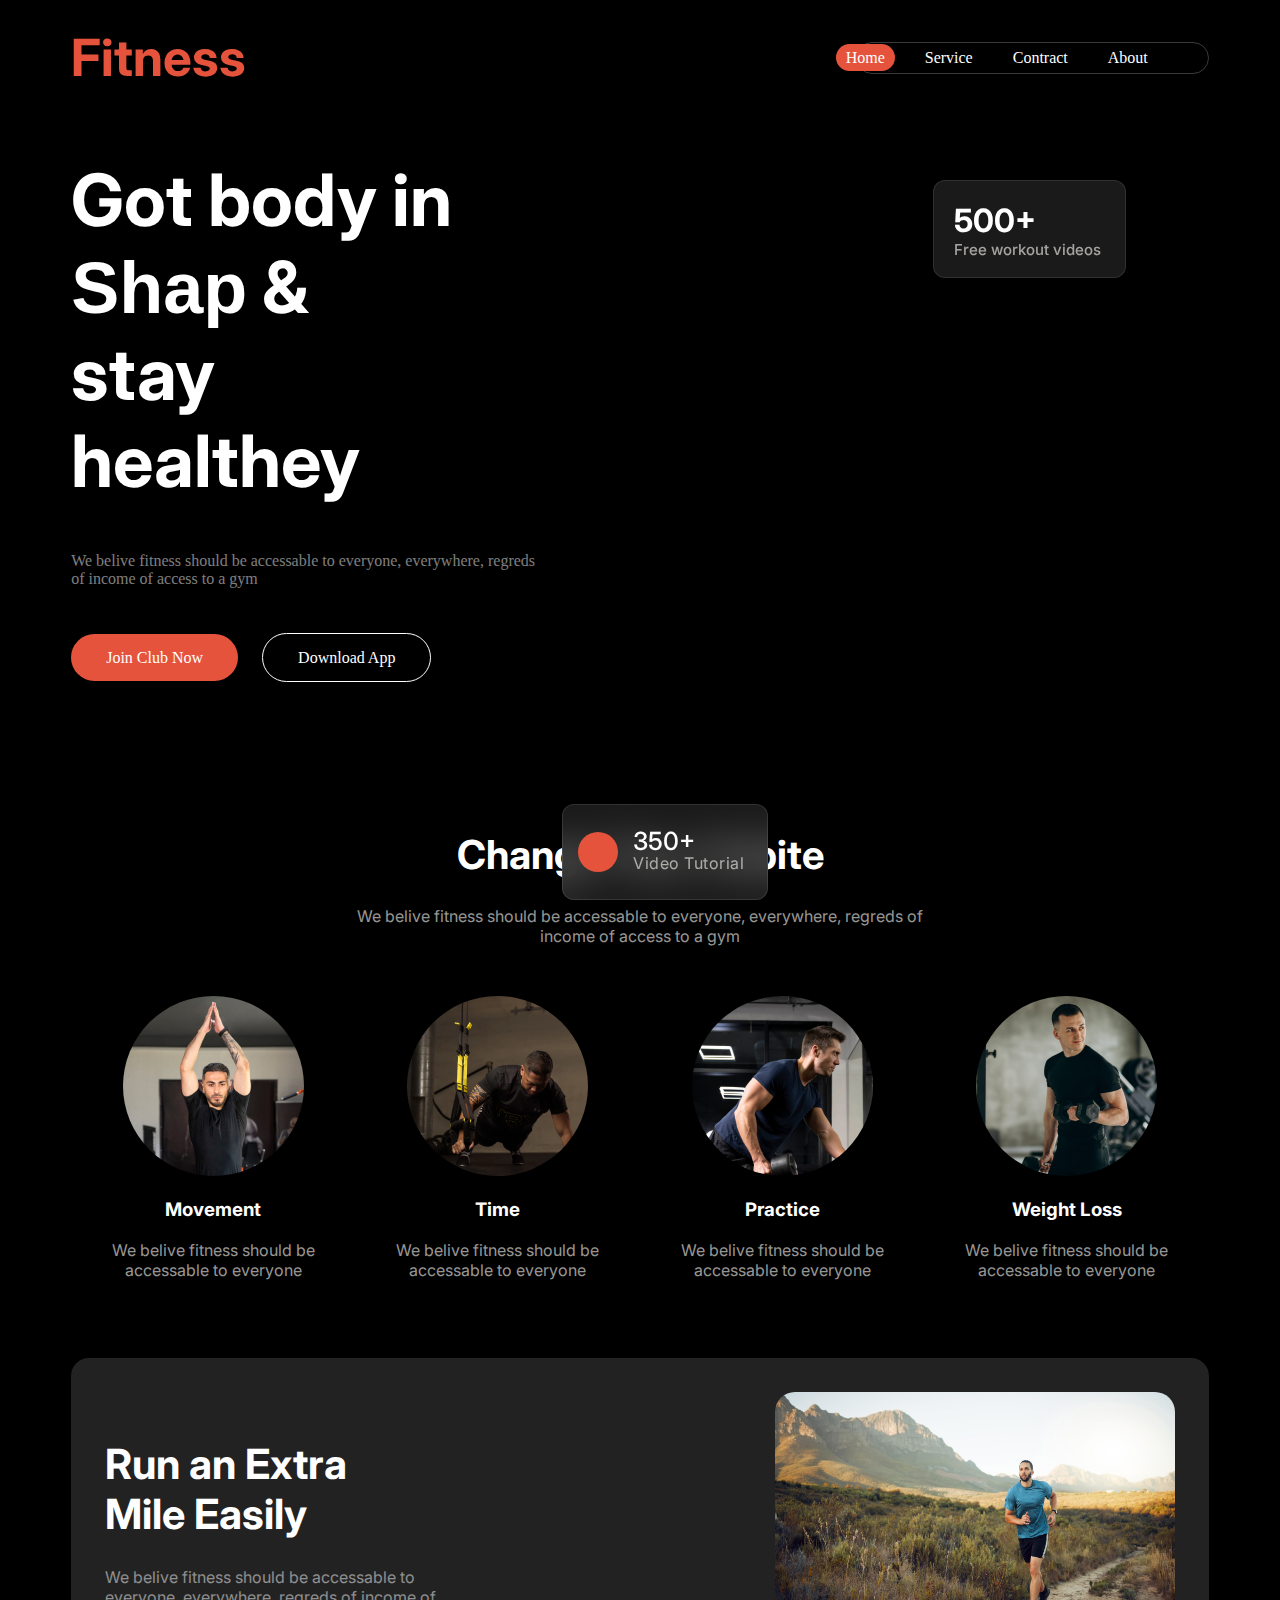
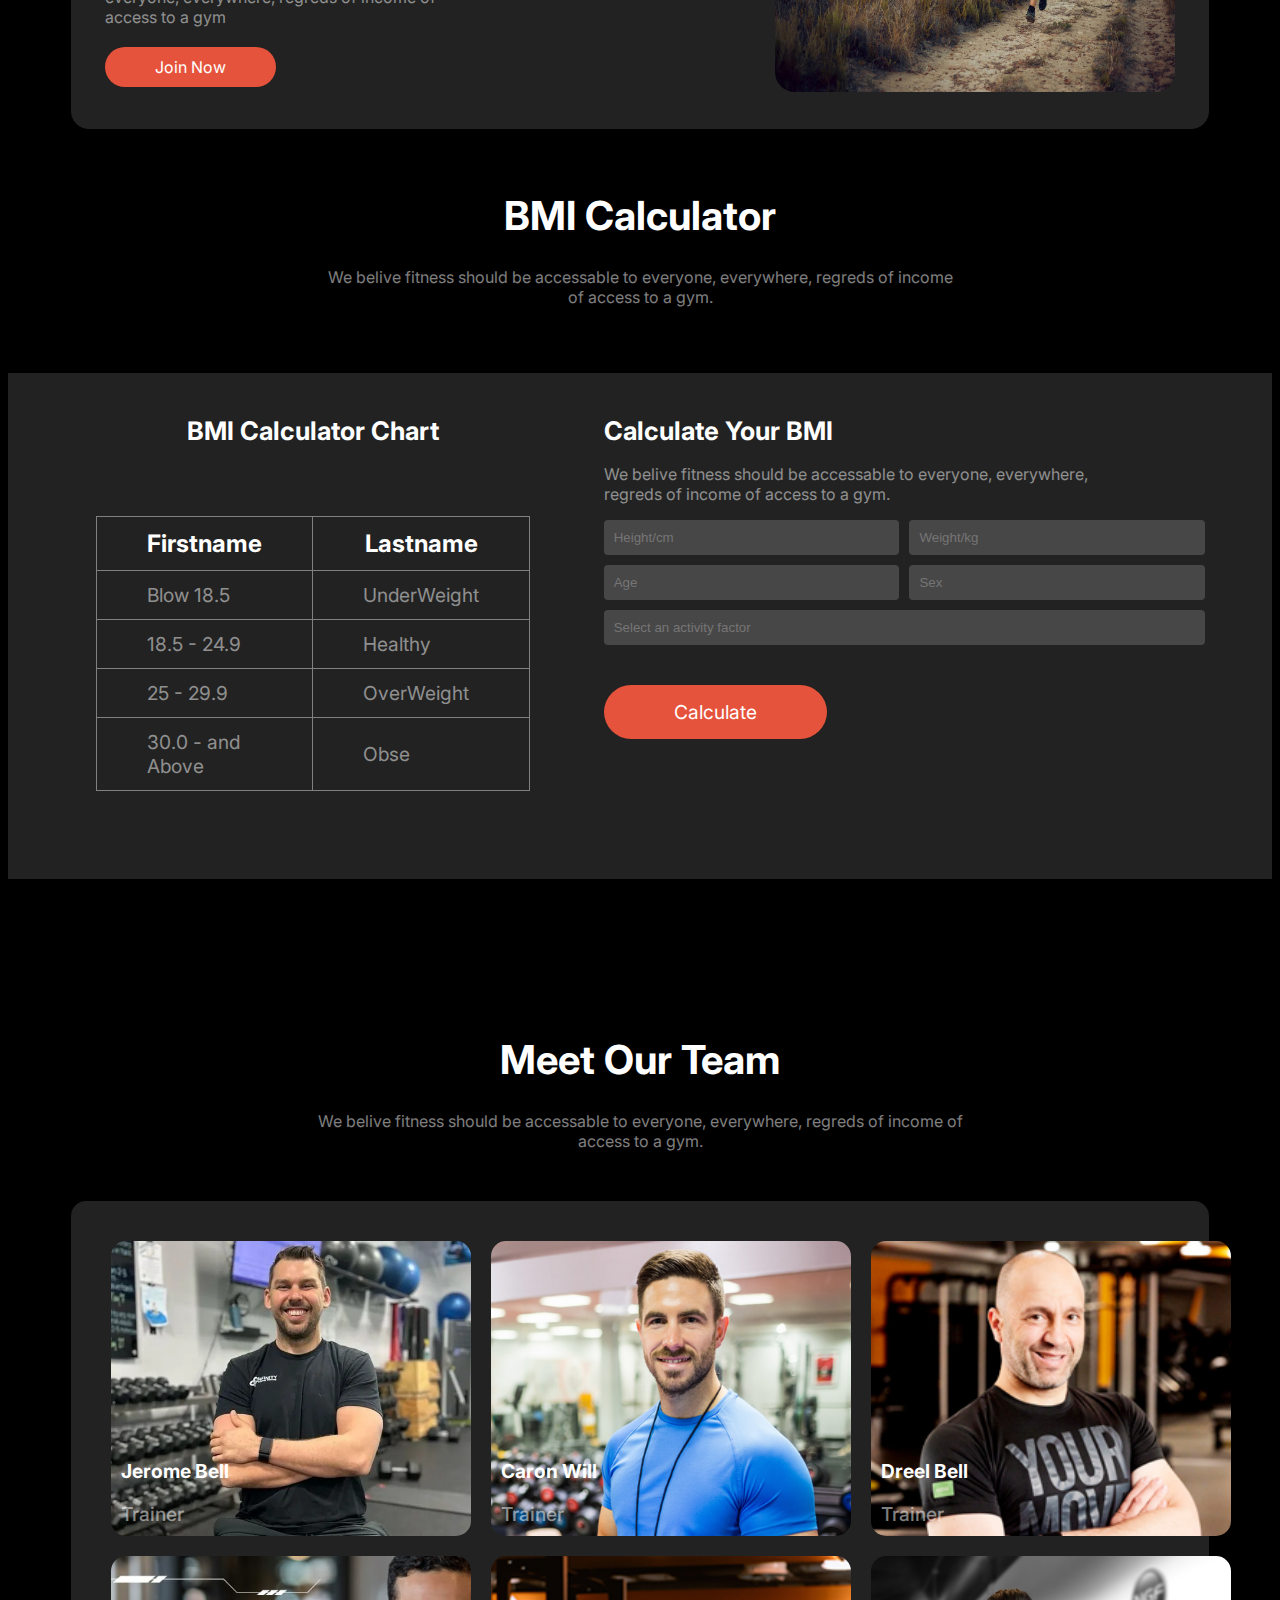
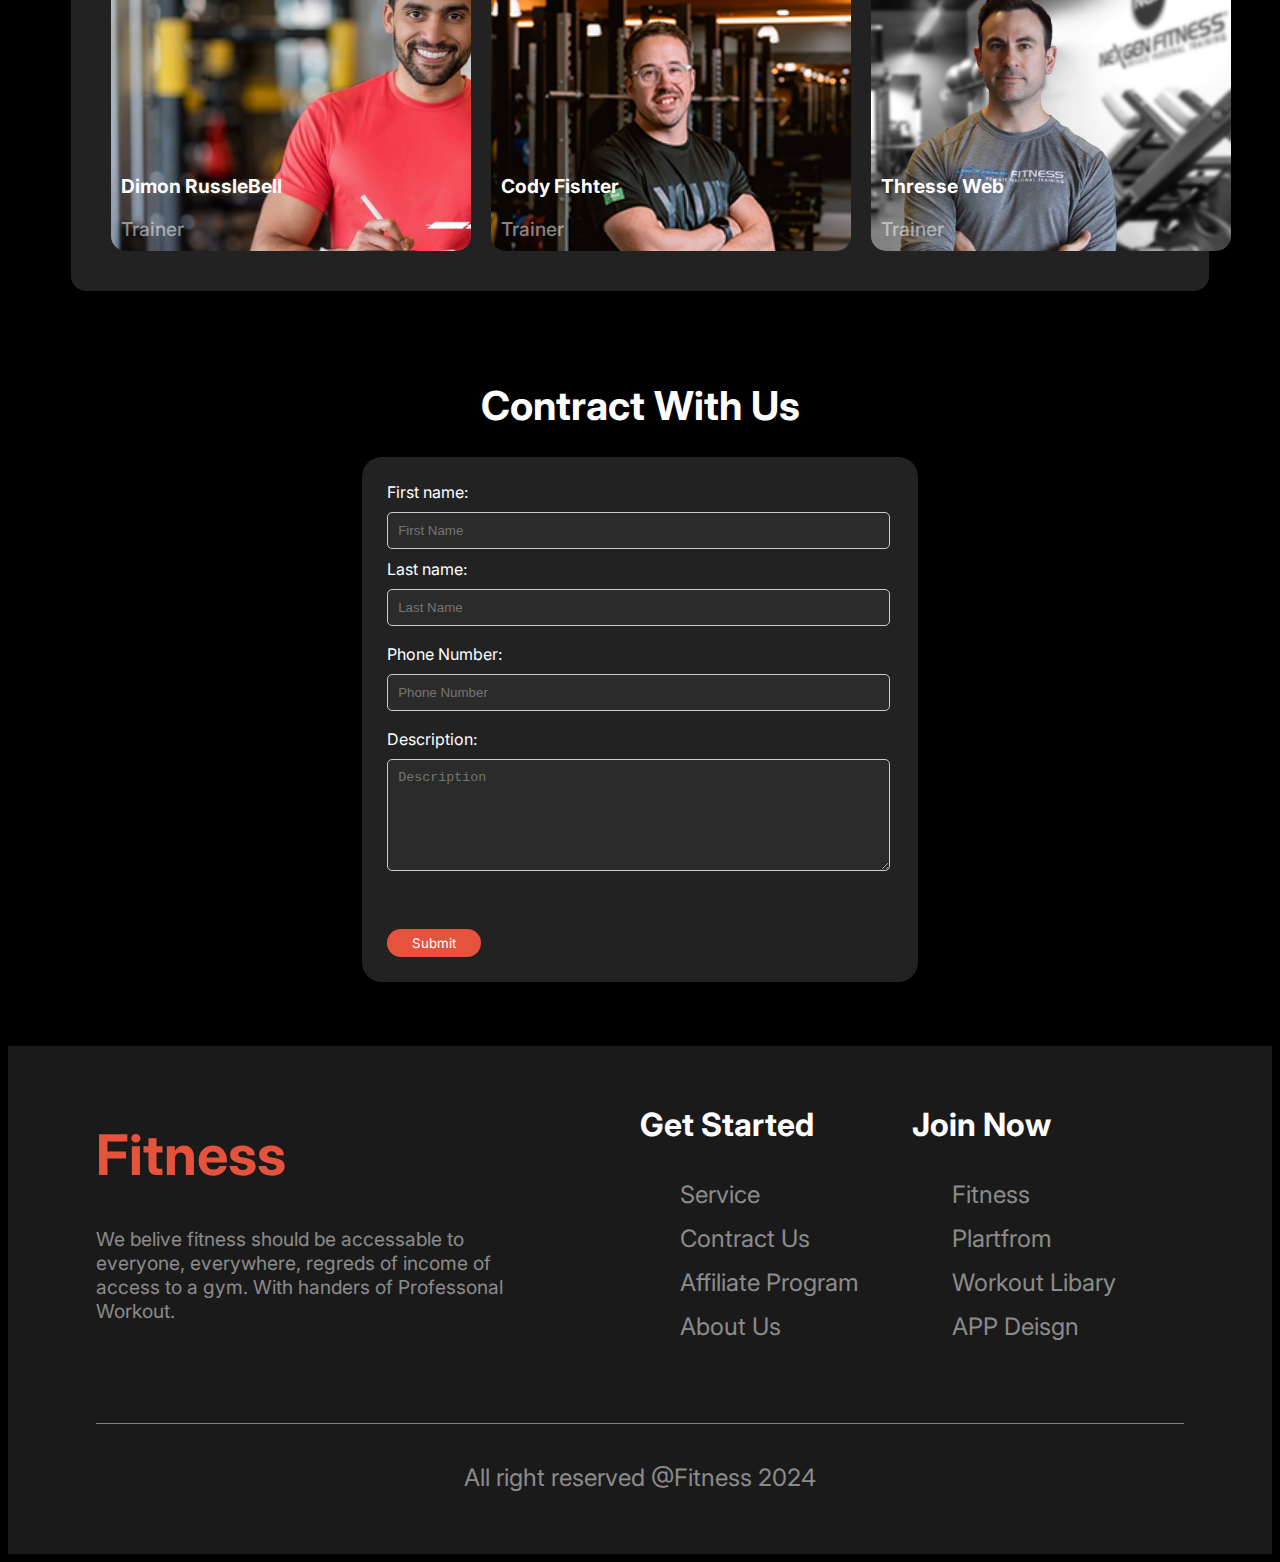
==== index.html @ e360097a "firt commit" ====
<!DOCTYPE html>
<html lang="en">
<head>
    <meta charset="UTF-8">
    <meta name="viewport" content="width=device-width, initial-scale=1.0">
    <title>Primum Gym</title>
    <link rel="stylesheet" href="./css/style.css">
</head>
<body class=" fullbody">

    <!-- navbar section -->

    <style>
        @import url('https://fonts.googleapis.com/css2?family=Inter:ital,opsz,wght@0,14..32,100..900;1,14..32,100..900&display=swap');
    
        @import url('https://fonts.googleapis.com/css2?family=Grey+Qo&family=Inter:ital,opsz,wght@0,14..32,100..900;1,14..32,100..900&display=swap');

        @import url('https://fonts.cdnfonts.com/css/miama');
    
    
    </style>





    <!-- mobile device -->

   


    <nav>
        <div class="navfirstdiv navbar-expand-sm">
            <div class="fitnessdiv">
                <h1>Fitness</h1>
            </div>
            <div class="manuebar">
                <li><a href="" class="homemanue">Home</a></li>
                <li class="serviceli">Service</li>
                <li class="serviceli">Contract</li>
                <li class="serviceli">About</li>
                
            </div>
            <div class="manubardiv">
                <img src="./images/manuebar.png" class="manubarimage" alt="">
            </div>
        </div>
    </nav>
    



    <!-- section two -->


    <style>
        
        .imagesection{

            background-image: url(./images/images2.png);
            background-repeat: no-repeat;
            background-size: auto;
            width: 50%;
            height: 600px;
            top: 135px;
        }

        @media (min-width: 0px) and (max-width:  576px){

    
   
            .imagesection{
        
                background-image: url(./images/images2.png);
                background-repeat: no-repeat;
                background-size: auto;
                width: 100%;
                height: 600px;
                top: 135px;
            }
        
           
        }
    
    </style>



    

    <!-- section two css code -->


    
    <div class="sectiontwo">
        <div class="sectiontwodiv row">
           
            <div class=" col-6 textcolsection">
                <h1>Got body in <span>Shap</span> & stay healthey</h1>
                <p>We belive fitness should be accessable to everyone, everywhere, regreds of income of access to a gym</p>
                
                <div class="buttondiv">
                    <a class="joinbutton">Join Club Now</a>
                    <a class="downloadbutton">Download App</a>
                </div>

            </div>

            
            <div class="col-6 imagesection">

                <div class="backgroundfirstcard">
                    <p>500+</p>
                    <a>Free workout videos</a>
                </div>
                
                <div class="backgroundsecondcard">
                    <div class="circlebol">
                        <h4></h4>
                    </div>
                    <div>
                        <p>350+</p>
                        <a>Video Tutorial</a>
                    </div>
                </div>
            </div>
        </div>
    </div>





    <!-- section three -->





    <div class="sectionthree">
        <div class="sectionthreediv">
            <h1>Change Your Habite</h1>
            <p>We belive fitness should be accessable to everyone, everywhere, regreds of income of access to a gym</p>
        </div>
        <!-- image div -->


        <div class="sectionimagediv">
            <div class="imagedivsectonthree">
                <img src="./images/image2.png" alt="" class="imagclass">
                <h3>Movement</h3>
                <p>We belive fitness should be accessable to everyone</p>
            </div>
            <div class="imagedivsectonthree">
                <img src="./images/image 3.png" alt="" class="imagclass">
                <h3>Time</h3>
                <p>We belive fitness should be accessable to everyone</p>
            </div>
            <div class="imagedivsectonthree">
                <img src="./images/image 4.png" alt="" class="imagclass">
                <h3>Practice</h3>
                <p>We belive fitness should be accessable to everyone</p>
            </div>
            <div class="imagedivsectonthree">
                <img src="./images/image 5.png" alt="" class="imagclass">
                <h3>Weight Loss</h3>
                <p>We belive fitness should be accessable to everyone</p>
            </div>
        </div>
    </div>




<!-- section four -->




    <div class="sectionfour">
        <div class="sectionfourdiv">
            <div class="sectionfourtextdiv">
                <h1>Run an Extra Mile Easily</h1>
                <p>We belive fitness should be accessable to everyone, everywhere, regreds of income of access to a gym</p>
                <a class="joinnowbutton">Join Now</a>
            </div>
            <div class="secitonfourimagediv">
                <img src="./images/run.jpg" alt="">
            </div>
        </div>
    </div>



    <!-- section five -->

    

    <div class="sectionfive">
        <div class="sectionfivediv">
            <h1>BMI Calculator</h1>
            <p>We belive fitness should be accessable to everyone, everywhere, regreds of income of access to a gym.</p>

        </div>

        <div class="sectionfivesecdiv row">
            <div class="sectionfivechar col-6"> 
                <h1>BMI Calculator Chart</h1>
                <div>
                    <table>
                        <tr>
                          <th class="textcolor">Firstname</th>
                          <th class="textcolor">Lastname</th>
                        </tr>
                        <tr>
                          <td>Blow 18.5</td>
                          <td>UnderWeight</td>
                        </tr>
                        <tr>
                          <td>18.5 - 24.9</td>
                          <td>Healthy</td>
                        </tr>
                        <tr>
                          <td>25 - 29.9</td>
                          <td>OverWeight</td>
                        </tr>
                        <tr>
                          <td>30.0 - and Above</td>
                          <td>Obse</td>
                        </tr>
                        
                      </table>
                </div>
            </div>
            <div class="sectionfivecalculaor col-6"> 
                <h1>Calculate Your BMI</h1>
                <p>We belive fitness should be accessable to everyone, everywhere, regreds of income of access to a gym.</p>

                <div class="input-container">
                    <div class="row">
                      <input type="text" class="inputclass" placeholder="Height/cm">
                      <input type="text" class="inputclass" placeholder="Weight/kg">
                    </div>
                    <div class="row">
                     
                      <input type="text" class="inputclass" placeholder="Age">
                      <input type="text" class="inputclass" placeholder="Sex" >
                    </div>
                    <div class="row">
                      <input type="text" class="inputclass" placeholder="Select an activity factor">
                    </div>
                    
                  </div>
                  <button class="weightbutton">Calculate</button>
                  
            </div> 
        </div>

    </div>





<!-- section six -->


<style>
    .sectionsix{
        padding: 5%;
        
    }
    
    .sectinsixdiv h1{
        color: white;
        text-align: center;
        font-size: 2.5rem;
        font-family: "Inter", sans-serif;
    
    
    }
    
    
    .sectinsixdiv p{
        color: rgba(255, 255, 255, 0.5);;
        font-size: 1rem;
        font-family: "Inter", sans-serif;
        margin: 0px 20%;
        text-align: center;
    
    
    }
    
    .sectinsixsecdiv{
    
        backdrop-filter: blur(20px);
    
    
        background: rgb(34, 34, 34);
        display: flex;
        
        justify-content: space-around;
        border-radius: 15px;
        display: grid;
        grid-template-columns: repeat(3, 1fr);
        align-items: center;
        padding: 40px;
    
        margin-top: 50px;
        gap: 20px;
       
        
    
    }
    
    .sectionsiximagedivone{
        height: 285px;
        width: 360px;
        background-image: url(./images/trainer1.png);
        border-radius: 15px;
        background-size: cover;
        display: flex;
        flex-direction: column;
        justify-content: flex-end; 
        padding-bottom: 10px;
        
    
    }
    
    .sectionsiximagedivonetext{
        bottom: auto;
        
    }
    
    .sectionsiximagedivonetext h1{
        color: white;
        font-size: 1.2rem;
        
        padding-left: 10px;
        font-family: "Inter", sans-serif;
        padding-bottom: 0px;
        
    
    }
    .sectionsiximagedivonetext p{
        
        font-size: 1.2rem;
        vertical-align: bottom;
        padding-left: 10px;
        color: rgba(255, 255, 255, 0.5);;
        margin-bottom: 0px;
        
        font-family: "Inter", sans-serif;
        font-weight: 500;
    
    }
    .sectionsiximagedivtwo{
        height: 285px;
        width: 360px;
        background-image: url(./images/trainer2.png);
        border-radius: 15px;
        background-size: cover;
        display: flex;
        flex-direction: column;
        justify-content: flex-end; 
        padding-bottom: 10px;
    
    }
    .sectionsiximagedivthree{
        height: 285px;
        width: 360px;
        background-image: url(./images/trainer3.png);
        border-radius: 15px;
        background-size: cover;
        display: flex;
        flex-direction: column;
        justify-content: flex-end; 
        padding-bottom: 10px;
    
    }
    .sectionsiximagedivfour{
        height: 285px;
        width: 360px;
        background-image: url(./images/trainer4.png);
        border-radius: 15px;
        background-size: cover;
        display: flex;
        flex-direction: column;
        justify-content: flex-end; 
        padding-bottom: 10px;
    
    }
    .sectionsiximagedivfive{
        height: 285px;
        width: 360px;
        background-image: url(./images/trainer5.png);
        border-radius: 15px;
        background-size: cover;
        display: flex;
        flex-direction: column;
        justify-content: flex-end; 
        padding-bottom: 10px;
    
    }
    .sectionsiximagedivsix{
        height: 285px;
        width: 360px;
        background-image: url(./images/trainer6.png);
        border-radius: 15px;
        background-size: cover;
        display: flex;
        flex-direction: column;
        justify-content: flex-end; 
        padding-bottom: 10px;
    
    }
    
</style>


    

<style>
    @media (min-width: 0px) and (max-width:  576px){

        .sectionsix{
            padding: 5%;
            
        }

        .sectinsixdiv h1{
            color: white;
            text-align: center;
            font-size: 2.5rem;
            font-family: "Inter", sans-serif;


        }


        .sectinsixdiv p{
            color: rgba(255, 255, 255, 0.5);;
            font-size: 1rem;
            font-family: "Inter", sans-serif;
            margin: 0px 5%;
            text-align: center;


        }

        .sectinsixsecdiv{

            backdrop-filter: blur(20px);
        

            background: rgb(34, 34, 34);
            display: flex;
            
            justify-content: space-around;
            border-radius: 15px;
            display: grid;
            grid-template-columns: repeat(1, 1fr);
            align-items: center;
            padding: 40px;

            margin-top: 50px;
            gap: 30px;
            
           
            

        }

        .sectionsiximagedivone{
            height: 285px;
            width: 70vw;
            background-image: url(./images/trainer1.png);
            border-radius: 15px;
            background-size: cover;
            display: flex;
            flex-direction: column;
            justify-content: flex-end; 
            padding-bottom: 30px;
            
            

        }

        .sectionsiximagedivonetext{
            bottom: auto;
            
        }

        .sectionsiximagedivonetext h1{
            color: white;
            font-size: 1.2rem;
            
            padding-left: 10px;
            font-family: "Inter", sans-serif;
            padding-bottom: 0px;
            

        }
        .sectionsiximagedivonetext p{
            
            font-size: 1.2rem;
            vertical-align: bottom;
            padding-left: 10px;
            color: rgba(255, 255, 255, 0.5);;
            margin-bottom: 0px;
            
            font-family: "Inter", sans-serif;
            font-weight: 500;

        }
        .sectionsiximagedivtwo{
            height: 285px;
            width: 70vw;
            background-image: url(./images/trainer2.png);
            border-radius: 15px;
            background-size: cover;
            display: flex;
            flex-direction: column;
            justify-content: flex-end; 
            padding-bottom: 10px;

        }
        .sectionsiximagedivthree{
            height: 285px;
            width: 70vw;
            background-image: url(./images/trainer3.png);
            border-radius: 15px;
            background-size: cover;
            display: flex;
            flex-direction: column;
            justify-content: flex-end; 
            padding-bottom: 10px;

        }
        .sectionsiximagedivfour{
            height: 285px;
            width: 70vw;
            background-image: url(./images/trainer4.png);
            border-radius: 15px;
            background-size: cover;
            display: flex;
            flex-direction: column;
            justify-content: flex-end; 
            padding-bottom: 10px;

        }
        .sectionsiximagedivfive{
            height: 285px;
            width: 70vw;
            background-image: url(./images/trainer5.png);
            border-radius: 15px;
            background-size: cover;
            display: flex;
            flex-direction: column;
            justify-content: flex-end; 
            padding-bottom: 10px;

        }
        .sectionsiximagedivsix{
            height: 285px;
            width: 70vw;
            background-image: url(./images/trainer6.png);
            border-radius: 15px;
            background-size: cover;
            display: flex;
            flex-direction: column;
            justify-content: flex-end; 
            padding-bottom: 10px;

        }

     

        
        
    }
</style>

    


    <div class=" sectionsix">
        <div class="sectinsixdiv">
            <h1>Meet Our Team</h1>
            <p>We belive fitness should be accessable to everyone, everywhere, regreds of income of access to a gym.</p>

        </div>

        <div class="sectinsixsecdiv">

            <div class="sectionsiximagedivone">
                <div class="sectionsiximagedivonetext">
                    <h1>Jerome Bell</h1>
                    <p>Trainer</p>
                </div>

            </div>
            <div class="sectionsiximagedivtwo">

                <div class="sectionsiximagedivonetext">
                    <h1>Caron Will</h1>
                    <p>Trainer</p>
                </div>

            </div>
            <div class="sectionsiximagedivthree">
                <div class="sectionsiximagedivonetext">
                    <h1>Dreel Bell</h1>
                    <p>Trainer</p>
                </div>

            </div>
            <div class="sectionsiximagedivfour">
                <div class="sectionsiximagedivonetext">
                    <h1>Dimon RussleBell</h1>
                    <p>Trainer</p>
                </div>

            </div>
            <div class="sectionsiximagedivfive">
                <div class="sectionsiximagedivonetext">
                    <h1>Cody Fishter</h1>
                    <p>Trainer</p>
                </div>

            </div>
            <div class="sectionsiximagedivsix">
                <div class="sectionsiximagedivonetext">
                    <h1>Thresse Web</h1>
                    <p>Trainer</p>
                </div>

            </div>

        </div>
    </div> 


    
    <!-- section seven -->



    <div class="sectionseven">
        <div>
            <h1>Contract With Us</h1>

        </div>

        <div class="sectionseveninput">
            <form action="/action_page.php" class="formclass">
                <label class="lebelcalss" for="fname">First name:</label><br>
                <input type="text" id="fname" name="fname" class="sectionseveninputfile lastname" placeholder="First Name"><br>
                <label class="lebelcalss " for="lname">Last name:</label><br>
                <input type="text" id="lname" name="lname" class="sectionseveninputfile" placeholder="Last Name"><br><br>
                <label class="lebelcalss" for="lname">Phone Number:</label><br>
                <input  type="text" id="lname" name="lname" class="sectionseveninputfile" placeholder="Phone Number"><br><br>
                <label class="lebelcalss" for="lname">Description:</label><br>
                <textarea id="description" name="description" class="sectionseveninputfile" placeholder="Description" rows="6"></textarea><br><br><br><br>
                <button class="fomrbutton">Submit</button>

              </form> 
        </div>
    </div>




    <!-- Footer part -->

 
    <footer>

        <div class="footerdiv">
            <div class="footerfirstdiv">
                <h1>Fitness</h1>
                <p>We belive fitness should be accessable to everyone, everywhere, regreds of income of access to a gym. With handers of Professonal Workout.</p>

            </div>
            <div class="getstarted">
                <h1>Get Started</h1>
                <ul>
                    <li>Service </li>
                    <li>Contract Us</li>
                    <li>Affiliate Program</li>
                    <li>About Us</li>
                </ul>

            </div>
            <div class="getstarted">
                <h1>Join Now</h1>
                <ul>
                    <li>Fitness </li>
                    <li>Plartfrom</li>
                    <li>Workout Libary</li>
                    <li>APP Deisgn</li>
                </ul>
            </div>
        </div>

        <p class="footerptag">All right reserved @Fitness 2024</p>

    </footer>





</body>
</html>
---- css/style.css ----
.fullbody{
    background-color: black;
    
    
}




/* nabvar css code */


.navfirstdiv{
    display: flex;
    align-items: center;
    justify-content: space-between;
    padding: 0px 5%;
}
.fitnessdiv{
    color: rgb(230, 83, 60);
    
    font-family: "Inter", sans-serif;
    font-size: 1.6rem;
    font-weight: 800;
    line-height: 120%;
    letter-spacing: 0%;
    text-align: left;
}
.manuebar {
    display: flex;
    padding: 6px 20px 6px 0px;
    border: 1px solid rgb(58, 58, 58);
    border-radius: 40px;
}
.serviceli {
    color: white;
    display: flex;
    font-size:1rem ;
    padding-right: 40px;
}
.homemanue{
    padding: 5px 10px 5px 10px;
    margin-right: 30px;
    background-color: rgb(230, 83, 60);
    color: white;
    text-decoration: none;
    border-radius: 40px;
    margin-left: -21px;
}


.manubarimage{
    height: 50px;
    width: 80px;
   
}

.manubardiv{
    display: none;
}



/* nabbar mobile css  */

@media (min-width: 0px) and (max-width:  576px){

    .navfirstdiv{
        display: flex;
        align-items: center;
        justify-content: space-between;
        padding: 0px 5%;
    }
    .fitnessdiv{
        color: rgb(230, 83, 60);
        
        font-family: "Inter", sans-serif;
        font-size: 1.6rem;
        font-weight: 800;
        line-height: 120%;
        letter-spacing: 0%;
        text-align: left;
    }
    .manuebar {
        display: flex;
        padding: 6px 20px 6px 0px;
        border: 1px solid rgb(58, 58, 58);
        border-radius: 40px;
        display: none;
    }
    .serviceli {
        color: white;
        display: flex;
        font-size:1rem ;
        padding-right: 40px;
    }
    .homemanue{
        padding: 5px 10px 5px 10px;
        margin-right: 30px;
        background-color: rgb(230, 83, 60);
        color: white;
        text-decoration: none;
        border-radius: 40px;
        margin-left: -21px;
    }


    .manubarimage{
        height: 50px;
        width: 80px;
       
    }

    .manubardiv{
        display: block;
    }


    
    

}





 /* section two  */


    
        .sectiontwo{

            padding: 0px 5%;
            margin-bottom: 5%;



        }
        .textcolsection {
           padding-right: 15%;
           padding-bottom: 50px;
           width: 50%;

        }
        .textcolsection h1{
            font-size: 4.5rem;
            color: white;
            font-family: "Inter", sans-serif;
            width: 80%;

        }
        .textcolsection span{
            font-size: 4.5rem;
            color: white;
            font-family: 'Miama', sans-serif;
                                                

        }
        .textcolsection p{
            font-size: 1rem;
            color: rgba(255, 255, 255, 0.5);
            

        }

        .sectiontwodiv{
            display: flex;
            justify-content: space-between;
            
           
        }

        .joinbutton{
            padding: 15px 35px;
            border-radius: 50px;
            background-color: rgb(230, 83, 60);
            border: none;
            color: white;
        }
        .downloadbutton{
            padding: 15px 35px;
            border-radius: 50px;
            
            color: white;
            border: 1px solid white;
            margin-left: 20px;
            
            
        }

        .buttondiv{
            justify-content: space-between;
            padding-top: 5vh;

        }

        .imagesection{

            background-image: url(./images/images2.png);
            background-repeat: no-repeat;
            background-size: auto;
            width: 50%;
            height: 600px;
            top: 135px;
        }

        .backgroundfirstcard{
            
            position: absolute;
            width: 193px;
            height: 98px;
            right: 12%;
            
            top: 180px;
            box-sizing: border-box;
            border: 1px solid rgba(255, 255, 255, 0.1);
            border-radius: 12px;
            backdrop-filter: blur(20px);
            background: rgba(255, 255, 255, 0.1);
            padding: 20px ;
            
           
        }
        .backgroundfirstcard p{
            color: white;
            font-weight: 700;
            font-size: 2rem;
            margin-bottom: 0px;
            font-family: "Inter", sans-serif;
            margin-top: 0px;
            

            
        }
        .backgroundfirstcard a{
            color: white;
            font-weight: 500;
            color: rgba(239, 237, 232, 0.65);
            font-family: "Inter", sans-serif;
            font-size: 15px;
            
        }

        .backgroundsecondcard{
            
            position: absolute;
            width: 206px;
            height: 96px;
            right: 40%;
            bottom: 0px;
           
            background: rgba(255, 255, 255, 0.1);
            box-sizing: border-box;
            border: 1px solid rgba(255, 255, 255, 0.1);
            border-radius: 12px;

            backdrop-filter: blur(20px);
            background: rgba(48, 48, 48, 0.54);
            margin-left: 0px;
            display: flex;
            align-items: center;
            padding: 15px 15px;
        }
        .backgroundsecondcard p{
            color: white;
            padding-left: 15px;
            font-size: 25px;
            height: 24px;
            font-weight: 500;
            margin-bottom: 5px;
            margin-top: -5px;
            font-family: "Inter", sans-serif;
            
           

        }
        .backgroundsecondcard a{
            color: rgba(239, 237, 232, 0.65);
           
            font-size: 16px;
            font-weight: 400;
            line-height: 4px;
            letter-spacing: 0.5px;
            text-align: left;
            padding-left: 15px;
            
            font-family: "Inter", sans-serif;
           

        }
        .circlebol h4{
            height: 40px;
            width: 40px;
            background-color: rgb(230, 83, 60);
            border-radius: 50%;

           

        }



/* mobile device */
      
@media (min-width: 0px) and (max-width:  576px){

    .sectiontwo{

        padding: 0px 5%;
        margin-bottom: 5%;



    }
    .textcolsection {
       padding-right: 0%;
       padding-bottom: 50px;
       width:100%;

    }
    .textcolsection h1{
        font-size: 4.5rem;
        color: white;
        font-family: "Inter", sans-serif;
        width: 100%;

    }
    .textcolsection span{
        font-size: 4.5rem;
        color: white;
        font-family: 'Miama', sans-serif;
                                            

    }
    .textcolsection p{
        font-size: 1rem;
        color: rgba(255, 255, 255, 0.5);
        font-family: "Inter", sans-serif;
        

    }

    .sectiontwodiv{
        flex-direction: column;
        justify-content: space-between;
        
       
    }

    .joinbutton{
        padding: 15px 5vw;
        border-radius: 50px;
        background-color: rgb(230, 83, 60);
        border: none;
        color: white;
    }
    .downloadbutton{
        padding: 15px 5vw;
        border-radius: 50px;
        
        color: white;
        border: 1px solid white;
        margin-left: 20px;
        
        
    }

    .buttondiv{
        justify-content: space-between;
        padding-top: 5vh;

    }

    .imagesection{

        background-image: url(./images/images2.png);
        background-repeat: no-repeat;
        background-size: auto;
        width: 100%;
        height: 600px;
        top: 135px;
    }

    .backgroundfirstcard{
        
        position: absolute;
        width: 193px;
        height: 98px;
        right: 12%;
        
        top: 900px;
        box-sizing: border-box;
        border: 1px solid rgba(255, 255, 255, 0.1);
        border-radius: 12px;
        backdrop-filter: blur(20px);
        background: rgba(255, 255, 255, 0.1);
        padding: 20px ;
        
       
    }
    .backgroundfirstcard p{
        color: white;
        font-weight: 700;
        font-size: 2rem;
        margin-bottom: 0px;
        font-family: "Inter", sans-serif;
        margin-top: 0px;
        

        
    }
    .backgroundfirstcard a{
        color: white;
        font-weight: 500;
        color: rgba(239, 237, 232, 0.65);
        font-family: "Inter", sans-serif;
        font-size: 15px;
        
    }

    .backgroundsecondcard{
        
        position: absolute;
        width: 206px;
        height: 96px;
        right: 50%;
        bottom: 0px;
        top: 1150px;
        background: rgba(255, 255, 255, 0.1);
        box-sizing: border-box;
        border: 1px solid rgba(255, 255, 255, 0.1);
        border-radius: 12px;

        backdrop-filter: blur(20px);
        background: rgba(48, 48, 48, 0.54);
        margin-left: 0px;
        display: flex;
        align-items: center;
        padding: 15px 15px;
    }
    .backgroundsecondcard p{
        color: white;
        padding-left: 15px;
        font-size: 25px;
        height: 24px;
        font-weight: 500;
        margin-bottom: 5px;
        margin-top: -5px;
        font-family: "Inter", sans-serif;
        
       

    }
    .backgroundsecondcard a{
        color: rgba(239, 237, 232, 0.65);
       
        font-size: 16px;
        font-weight: 400;
        line-height: 4px;
        letter-spacing: 0.5px;
        text-align: left;
        padding-left: 15px;
        
        font-family: "Inter", sans-serif;
       

    }
    

    .circlebol h4{
        height: 40px;
        width: 40px;
        background-color: rgb(230, 83, 60);
        border-radius: 50%;

       

    }


}





/* section three code */



.sectionthreediv h1{

    color: white;
    text-align: center;
    font-family: "Inter", sans-serif;
    font-size: 2.5rem;
    padding-top: 50px;



}

.sectionthreediv p{

    color: rgba(239, 237, 232, 0.65);
    text-align: center;
    font-family: "Inter", sans-serif;
    font-size: 1rem;
    margin: 0px 25%;
    

}

.imagclass{
   
   border-radius: 50%;
}

.imagedivsectonthree h3{
    color: white;
    font-family: "Inter", sans-serif;
    
}

.imagedivsectonthree p{
    color: rgba(239, 237, 232, 0.65);
    
    font-family: "Inter", sans-serif;
    font-size: 1rem;
   
    
}
.imagedivsectonthree {
    padding: 0px 3%;
    text-align: center;
    
}

.sectionimagediv{
    display: flex;
    padding-top: 50px;
   
}



.sectionthree{
    padding: 0px 5%;
}



/* section three mobile */

@media (min-width: 0px) and (max-width:  576px){

    .sectionthreediv h1{

        color: white;
        text-align: center;
        font-family: "Inter", sans-serif;
        font-size: 2.5rem;
        padding-top: 50px;



    }

    .sectionthreediv p{

        color: rgba(239, 237, 232, 0.65);
        text-align: center;
        font-family: "Inter", sans-serif;
        font-size: 1rem;
        margin: 0px 10%;
        

    }

    .imagclass{
       
       border-radius: 50%;
    }

    .imagedivsectonthree h3{
        color: white;
        font-family: "Inter", sans-serif;
        
    }

    .imagedivsectonthree p{
        color: rgba(239, 237, 232, 0.65);
        
        font-family: "Inter", sans-serif;
        font-size: 1rem;
       
        
    }
    .imagedivsectonthree {
        padding: 0px 3%;
        text-align: center;
        padding-top: 50px;
        
    }

    .sectionimagediv{
        flex-direction: column;
        padding-top: 50px;
       
    }

    

    .sectionthree{
        padding: 0px 5%;
    }


}




/* section four css code */


.sectionfour{
    border-radius: 18px;

    backdrop-filter: blur(20px);
    

    background: rgb(34, 34, 34);
    height: 371px;
    order: 0;
    margin: 62px 5%;
    
}

.sectionfourtextdiv{
    width: 45%;
    padding: 3%;
    
}
.sectionfourtextdiv h1{
    color: white;
    font-size: 2.6rem;
    width: 50%;
    font-family: "Inter", sans-serif;

}
.sectionfourtextdiv p{
    color: rgba(255, 255, 255, 0.5);;
    font-size: 1rem;
    width: 70%;
    font-family: "Inter", sans-serif;
    margin-bottom: 30px;

}

.joinnowbutton{
    padding: 10px 50px;
    border-radius: 50px;
    background-color: rgb(230, 83, 60);
    border: none;
    color: white;
    
    font-family: "Inter", sans-serif;
}

.sectionfourdiv{
    display: flex;
    align-items: center;
    justify-content: space-between;
}

.secitonfourimagediv {
    padding: 3%;
    
}
.secitonfourimagediv img{
    height: 300px;
    width: 400px;
    text-align: end;
    border-radius: 20px;
    
}


/* section four mobile code  */


@media (min-width: 0px) and (max-width:  576px){

    .sectionfour{
        border-radius: 18px;

        backdrop-filter: blur(20px);
        

        background: rgb(34, 34, 34);
        height: 100%;
        order: 0;
        margin: 62px 5%;
        
    }

    .sectionfourtextdiv{
        width: 100%;
        padding: 1%;
        
    }
    .sectionfourtextdiv h1{
        color: white;
        font-size: 2.6rem;
        width: 100%;
        font-family: "Inter", sans-serif;

    }
    .sectionfourtextdiv p{
        color: rgba(255, 255, 255, 0.5);;
        font-size: 1rem;
        width: 100%;
        font-family: "Inter", sans-serif;
        margin-bottom: 30px;

    }

    .joinnowbutton{
        padding: 10px 25vw;
       
        border-radius: 50px;
        background-color: rgb(230, 83, 60);
        border: none;
        color: white;
        margin: auto;
        text-align: center;
        
        font-family: "Inter", sans-serif;
    }

    .sectionfourdiv{
        flex-direction: column;
        align-items: center;
        justify-content: space-between;
        padding: 10%;
    }

    .secitonfourimagediv {
        padding: 5%;
        
    }
    .secitonfourimagediv img{
        height: 300px;
        width: 70vw;
        text-align: end;
        border-radius: 20px;

        margin-top: 30px;
        
        
    }


    
}




/* section five */


.sectionfive{

        
    padding: 0px;

}



.sectionfivediv{
    color: white;
    text-align: center;
}
.sectionfivediv h1{
    color: white;
    text-align: center;
    font-size: 2.5rem;
    font-family: "Inter", sans-serif;

}
.sectionfivediv p{
    color: white;
    margin: 0px 25%;
    color: rgba(255, 255, 255, 0.5);;
    font-size: 1rem;
    font-family: "Inter", sans-serif;
}

.sectionfivesecdiv{

    backdrop-filter: blur(20px);


    background: rgb(34, 34, 34);
    
    margin: none;
    margin:  66px 0px;
    width: 100%;
    display: flex;
    padding: 0px;
    justify-content: space-around;
    padding-top: 2%;


}

.sectionfivechar {
    margin-left: 7%;
    margin-right: 5%;
    margin-bottom: 7%;
}

.sectionfivechar h1{
    text-align: center;
    color: white;
    font-family: "Inter", sans-serif;
    font-size: 1.6rem;
    margin-bottom: 16%;
}

.sectionfivecalculaor h1{
    
    color: white;
    font-family: "Inter", sans-serif;
    font-size: 1.6rem;
}
.sectionfivecalculaor p{
    
    color: rgba(255, 255, 255, 0.5);;
    font-size: 1rem;
    font-family: "Inter", sans-serif;
    width: 80%;
}

.inputclass{
    background-color:rgba(109, 107, 107, 0.5); 
    border: none;
    padding: 10px;
    
    border-radius: 4px;
    flex: 1;
}


.input-container {
    display: flex;
    flex-direction: column;
    gap: 10px;
    width: 90%;


  }
  
  .row {
    display: flex;
    gap: 10px; 


  }


  

.textcolor{
    color: white;
    border: 1px solid gray;
    font-family: "Inter", sans-serif;
    font-size: 1.5rem;

    
       
    
}

td{

    color: rgba(255, 255, 255, 0.5);
    font-family: "Inter", sans-serif;
    font-size: 1.2rem;

}

table, td, th {
  border: 1px solid gray;
  padding: 12px 50px;
  
}

table {
  width: 100%;
  border-collapse: collapse;
}


.weightbutton{
    margin-top: 40px;
    padding: 15px 70px;
    font-size: 1.2rem;
    color: white;
    font-family: "Inter", sans-serif;
    background-color: rgb(230, 83, 60);
    border-radius: 40px;
    border: none;

}


/* mobile device */


@media (min-width: 0px) and (max-width:  576px){


    .sectionfive{

    
        padding: 0px;

    }


   
    .sectionfivediv{
        color: white;
        text-align: center;
    }
    .sectionfivediv h1{
        color: white;
        text-align: center;
        font-size: 2.5rem;
        font-family: "Inter", sans-serif;

    }
    .sectionfivediv p{
        color: white;
        margin: 0px 25%;
        color: rgba(255, 255, 255, 0.5);;
        font-size: 1rem;
        font-family: "Inter", sans-serif;
    }

    .sectionfivesecdiv{

        backdrop-filter: blur(20px);
    

        background: rgb(34, 34, 34);
        
        margin: none;
        margin:  66px 0px;
        width: 100%;
        flex-direction: column;
        padding: 0px;
        justify-content: space-around;
        
        padding: 2% 5% 50px 5%;
        


    }

    .sectionfivechar {
        margin-left: 2%;
        margin-right: 5%;
        margin-bottom: 7%;
    }

    .sectionfivechar h1{
        text-align: center;
        color: white;
        font-family: "Inter", sans-serif;
        font-size: 1.6rem;
        margin-bottom: 16%;
    }

    .sectionfivecalculaor h1{
        
        color: white;
        font-family: "Inter", sans-serif;
        font-size: 1.6rem;
    }
    .sectionfivecalculaor p{
        
        color: rgba(255, 255, 255, 0.5);;
        font-size: 1rem;
        font-family: "Inter", sans-serif;
        width: 80%;
    }

    .inputclass{
        background-color:rgba(109, 107, 107, 0.5); 
        border: none;
        padding: 10px;
        
        border-radius: 4px;
        flex: 1;
    }


    .input-container {
        display: flex;
        flex-direction: column;
        gap: 10px;
        width: 80vw;


      }
      
      .row {
        display: flex;
        gap: 10px; 


      }


      

    .textcolor{
        color: white;
        border: 1px solid gray;
        font-family: "Inter", sans-serif;
        font-size: 1.5rem;

        
           
        
    }

    td{

        color: rgba(255, 255, 255, 0.5);
        font-family: "Inter", sans-serif;
        font-size: 1.2rem;

    }

    table, td, th {
      border: 1px solid gray;
      padding: 12px 5vw;
      
    }
    
    table {
      width: 100%;
      border-collapse: collapse;
    }


    .weightbutton{
        margin-top: 40px;
        padding: 15px 70px;
        font-size: 1.2rem;
        color: white;
        font-family: "Inter", sans-serif;
        background-color: rgb(230, 83, 60);
        border-radius: 40px;
        border: none;

    }
      



    
}




/* section six */

.sectionsix{
    padding: 5%;
    
}

.sectinsixdiv h1{
    color: white;
    text-align: center;
    font-size: 2.5rem;
    font-family: "Inter", sans-serif;


}


.sectinsixdiv p{
    color: rgba(255, 255, 255, 0.5);;
    font-size: 1rem;
    font-family: "Inter", sans-serif;
    margin: 0px 20%;
    text-align: center;


}

.sectinsixsecdiv{

    backdrop-filter: blur(20px);


    background: rgb(34, 34, 34);
    display: flex;
    
    justify-content: space-around;
    border-radius: 15px;
    display: grid;
    grid-template-columns: repeat(3, 1fr);
    align-items: center;
    padding: 40px;

    margin-top: 50px;
    gap: 20px;
   
    

}

.sectionsiximagedivone{
    height: 285px;
    width: 360px;
    background-image: url(./images/trainer1.png);
    border-radius: 15px;
    background-size: cover;
    display: flex;
    flex-direction: column;
    justify-content: flex-end; 
    padding-bottom: 10px;
    

}

.sectionsiximagedivonetext{
    bottom: auto;
    
}

.sectionsiximagedivonetext h1{
    color: white;
    font-size: 1.2rem;
    
    padding-left: 10px;
    font-family: "Inter", sans-serif;
    padding-bottom: 0px;
    

}
.sectionsiximagedivonetext p{
    
    font-size: 1.2rem;
    vertical-align: bottom;
    padding-left: 10px;
    color: rgba(255, 255, 255, 0.5);;
    margin-bottom: 0px;
    
    font-family: "Inter", sans-serif;
    font-weight: 500;

}
.sectionsiximagedivtwo{
    height: 285px;
    width: 360px;
    background-image: url(./images/trainer2.png);
    border-radius: 15px;
    background-size: cover;
    display: flex;
    flex-direction: column;
    justify-content: flex-end; 
    padding-bottom: 10px;

}
.sectionsiximagedivthree{
    height: 285px;
    width: 360px;
    background-image: url(./images/trainer3.png);
    border-radius: 15px;
    background-size: cover;
    display: flex;
    flex-direction: column;
    justify-content: flex-end; 
    padding-bottom: 10px;

}
.sectionsiximagedivfour{
    height: 285px;
    width: 360px;
    background-image: url(./images/trainer4.png);
    border-radius: 15px;
    background-size: cover;
    display: flex;
    flex-direction: column;
    justify-content: flex-end; 
    padding-bottom: 10px;

}
.sectionsiximagedivfive{
    height: 285px;
    width: 360px;
    background-image: url(./images/trainer5.png);
    border-radius: 15px;
    background-size: cover;
    display: flex;
    flex-direction: column;
    justify-content: flex-end; 
    padding-bottom: 10px;

}
.sectionsiximagedivsix{
    height: 285px;
    width: 360px;
    background-image: url(./images/trainer6.png);
    border-radius: 15px;
    background-size: cover;
    display: flex;
    flex-direction: column;
    justify-content: flex-end; 
    padding-bottom: 10px;

}


/* section six mobile */
















/* section seven */

.sectionseven{
    align-items: center;
}


.sectionseven h1{
    color: white;
    text-align: center;
    font-family: "Inter", sans-serif;
    font-size: 2.5rem;

}

.sectionseveninput{
    background-color: rgba(255, 255, 255, 0.5);
    border-radius: 20px;
    margin: auto;
    width: 40%;
    padding: 2%;
    
    gap: 15px;
    backdrop-filter: blur(20px);


    background: rgb(34, 34, 34);
}


.sectionseveninputfile{
    width: 95%;
    background-color: rgba(53, 51, 51, 0.5);
    border: none;
    padding: 10px;
    
}

.lebelcalss{
    color: white;
    font-family: "Inter", sans-serif;
}

.fomrbutton{
    margin-top: 0px;

    padding: 6px 25px;
    color: white;
    font-family: "Inter", sans-serif;
    background-color: rgb(230, 83, 60);
    border-radius: 40px;
    border: none;

}


.sectionseven {
    display: flex;
    flex-direction: column;
    
}


.sectionseveninputfile {
    
    
    padding: 10px;
    margin-top: 10px;
    border: 1px solid #ccc;
    border-radius: 5px;
}


.lastname{
    margin-bottom: 10px;
}


.formclass{
    margin: auto;
}



/* mobile device */


@media (min-width: 0px) and (max-width:  576px){

    .sectionseven{
        align-items: center;
    }


    .sectionseven h1{
        color: white;
        text-align: center;
        font-family: "Inter", sans-serif;
        font-size: 2.5rem;

    }

    .sectionseveninput{
        background-color: rgba(255, 255, 255, 0.5);
        border-radius: 20px;
        margin: auto;
        width: 90%;
        padding: 2%;
        
        gap: 15px;
        backdrop-filter: blur(20px);
    

        background: rgb(34, 34, 34);
    }
    

    .sectionseveninputfile{
        width: 95%;
        background-color: rgba(53, 51, 51, 0.5);
        border: none;
        padding: 10px;
        
    }

    .lebelcalss{
        color: white;
        font-family: "Inter", sans-serif;
    }

    .fomrbutton{
        margin-top: 0px;

        padding: 6px 25px;
        color: white;
        font-family: "Inter", sans-serif;
        background-color: rgb(230, 83, 60);
        border-radius: 40px;
        border: none;

    }


    .sectionseven {
        display: flex;
        flex-direction: column;
        
    }
 
    
    .sectionseveninputfile {
        
        
        padding: 10px;
        margin-top: 10px;
        border: 1px solid #ccc;
        border-radius: 5px;
    }
    

    .lastname{
        margin-bottom: 10px;
    }
   
   
    .formclass{
        margin: auto;
    }



}


/* foter section  */


footer{
    background: rgba(255, 255, 255, 0.1);
    
    padding: 3% 7%;
    margin-top: 5% ;
}

.footerdiv{
    display: flex;
    justify-content: space-around;
    border-bottom: 1px solid gray;
    padding-bottom: 66px;
}

.footerfirstdiv {
    width: 50%;
}
.footerfirstdiv h1{
    font-size: 3.5rem;
    
    font-family: "Inter", sans-serif;
    color: rgb(230, 83, 60);
}
.footerfirstdiv p{
    font-size: 1.2rem;
    width: 80%;
    font-family: "Inter", sans-serif;
    color: rgba(255, 255, 255, 0.5);
    

}
.getstarted{
    width: 25%;
    
}

.getstarted h1{
    font-size: 2rem;
    
    font-family: "Inter", sans-serif;
    color: white;
    
}
.getstarted li{
    font-size: 1.5rem;
    
    font-family: "Inter", sans-serif;
    color: rgba(255, 255, 255, 0.5);
    padding-top: 15px;
    list-style-type: none;
    
}

.footerptag{

    font-size: 1.5rem;
    
    font-family: "Inter", sans-serif;
    color: rgba(255, 255, 255, 0.5);
    padding-top: 15px;
    text-align: center;

}



/* mobile section */


@media (min-width: 0px) and (max-width:  576px){


    footer{
        background: rgba(255, 255, 255, 0.1);
        
        padding: 3% 7%;
        margin-top: 5% ;
    }

    .footerdiv{
        flex-direction: column;
        justify-content: space-around;
        border-bottom: 1px solid gray;
        padding-bottom: 66px;
    }

    .footerfirstdiv {
        width: 100%;
    }
    .footerfirstdiv h1{
        font-size: 3.5rem;
        
        font-family: "Inter", sans-serif;
        color: rgb(230, 83, 60);
    }
    .footerfirstdiv p{
        font-size: 1.2rem;
        width: 96%;
        font-family: "Inter", sans-serif;
        color: rgba(255, 255, 255, 0.5);
        

    }
    .getstarted{
        width: 100%;
        
    }

    .getstarted h1{
        font-size: 2rem;
        
        font-family: "Inter", sans-serif;
        color: white;
        
    }
    .getstarted li{
        font-size: 1.5rem;
        
        font-family: "Inter", sans-serif;
        color: rgba(255, 255, 255, 0.5);
        padding-top: 15px;
        list-style-type: none;
        
    }

    .footerptag{

        font-size: 1.5rem;
        
        font-family: "Inter", sans-serif;
        color: rgba(255, 255, 255, 0.5);
        padding-top: 15px;
        text-align: center;

    }
  

}
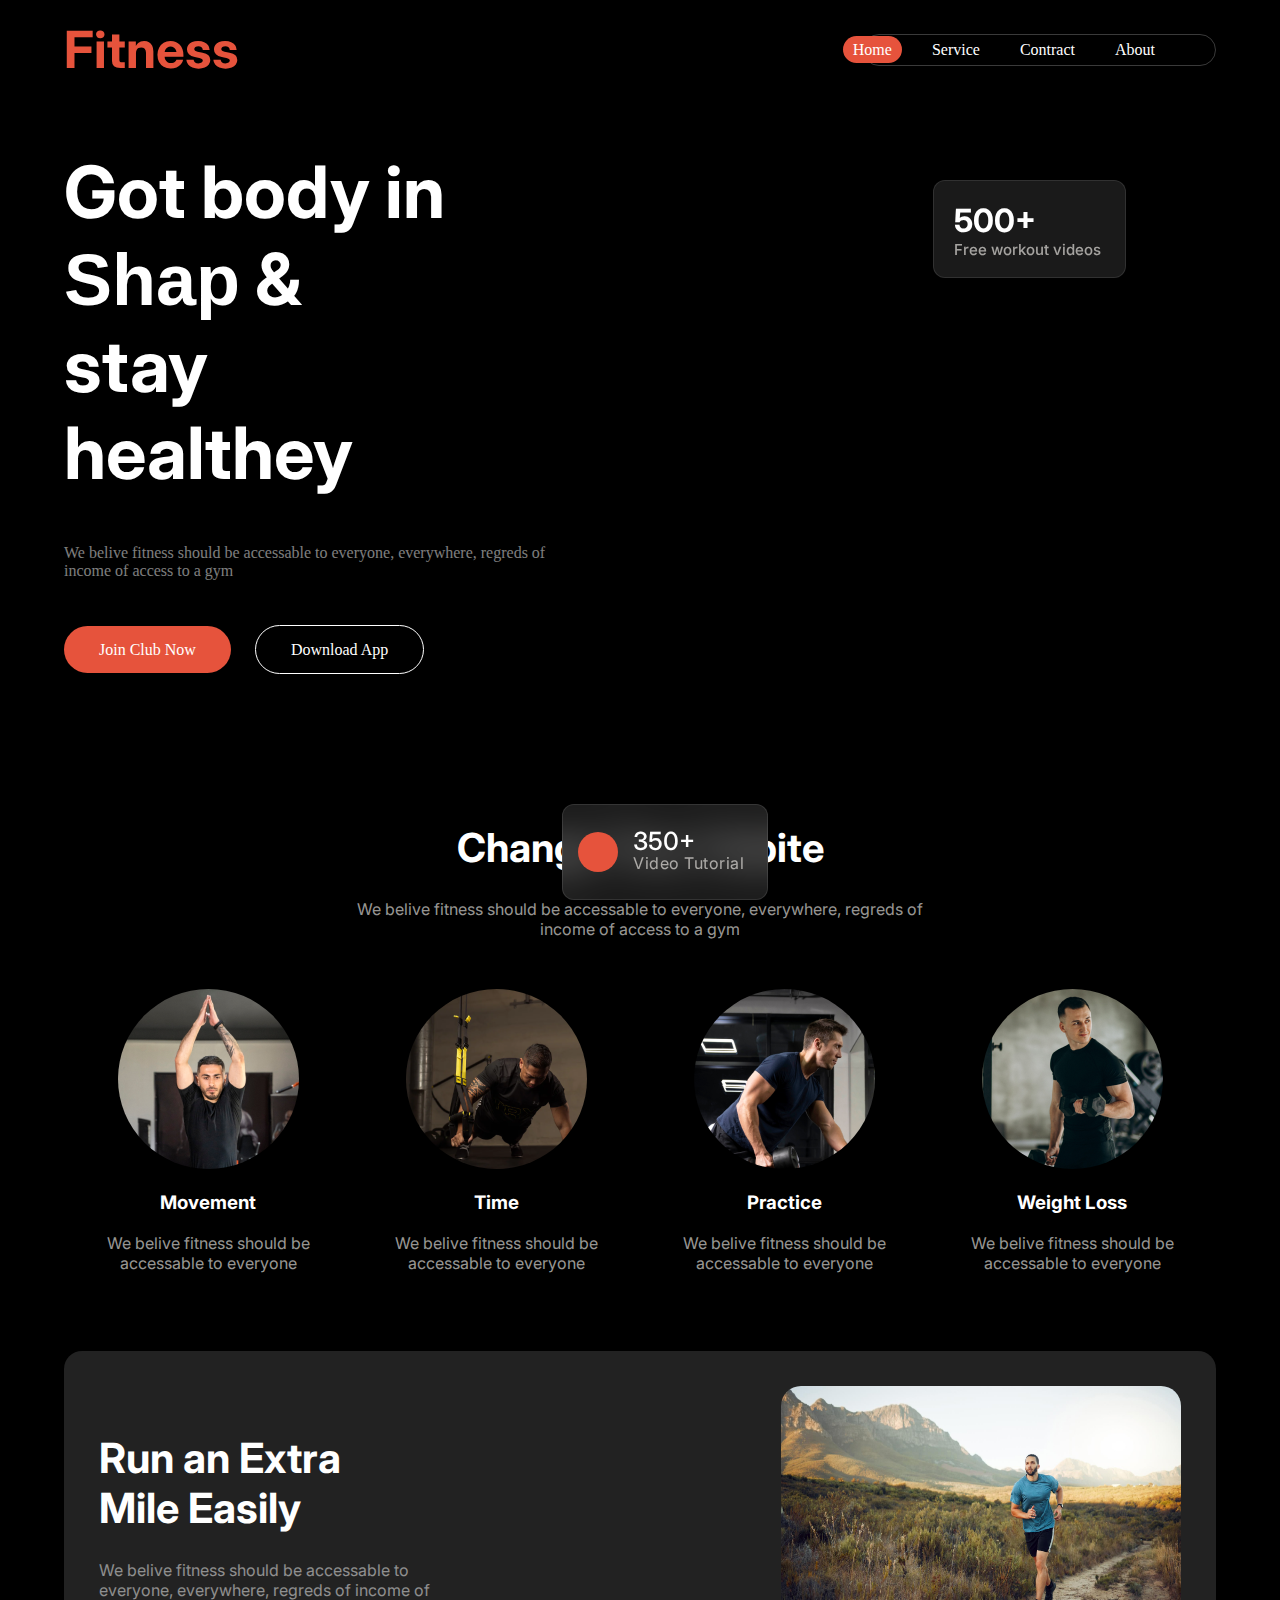
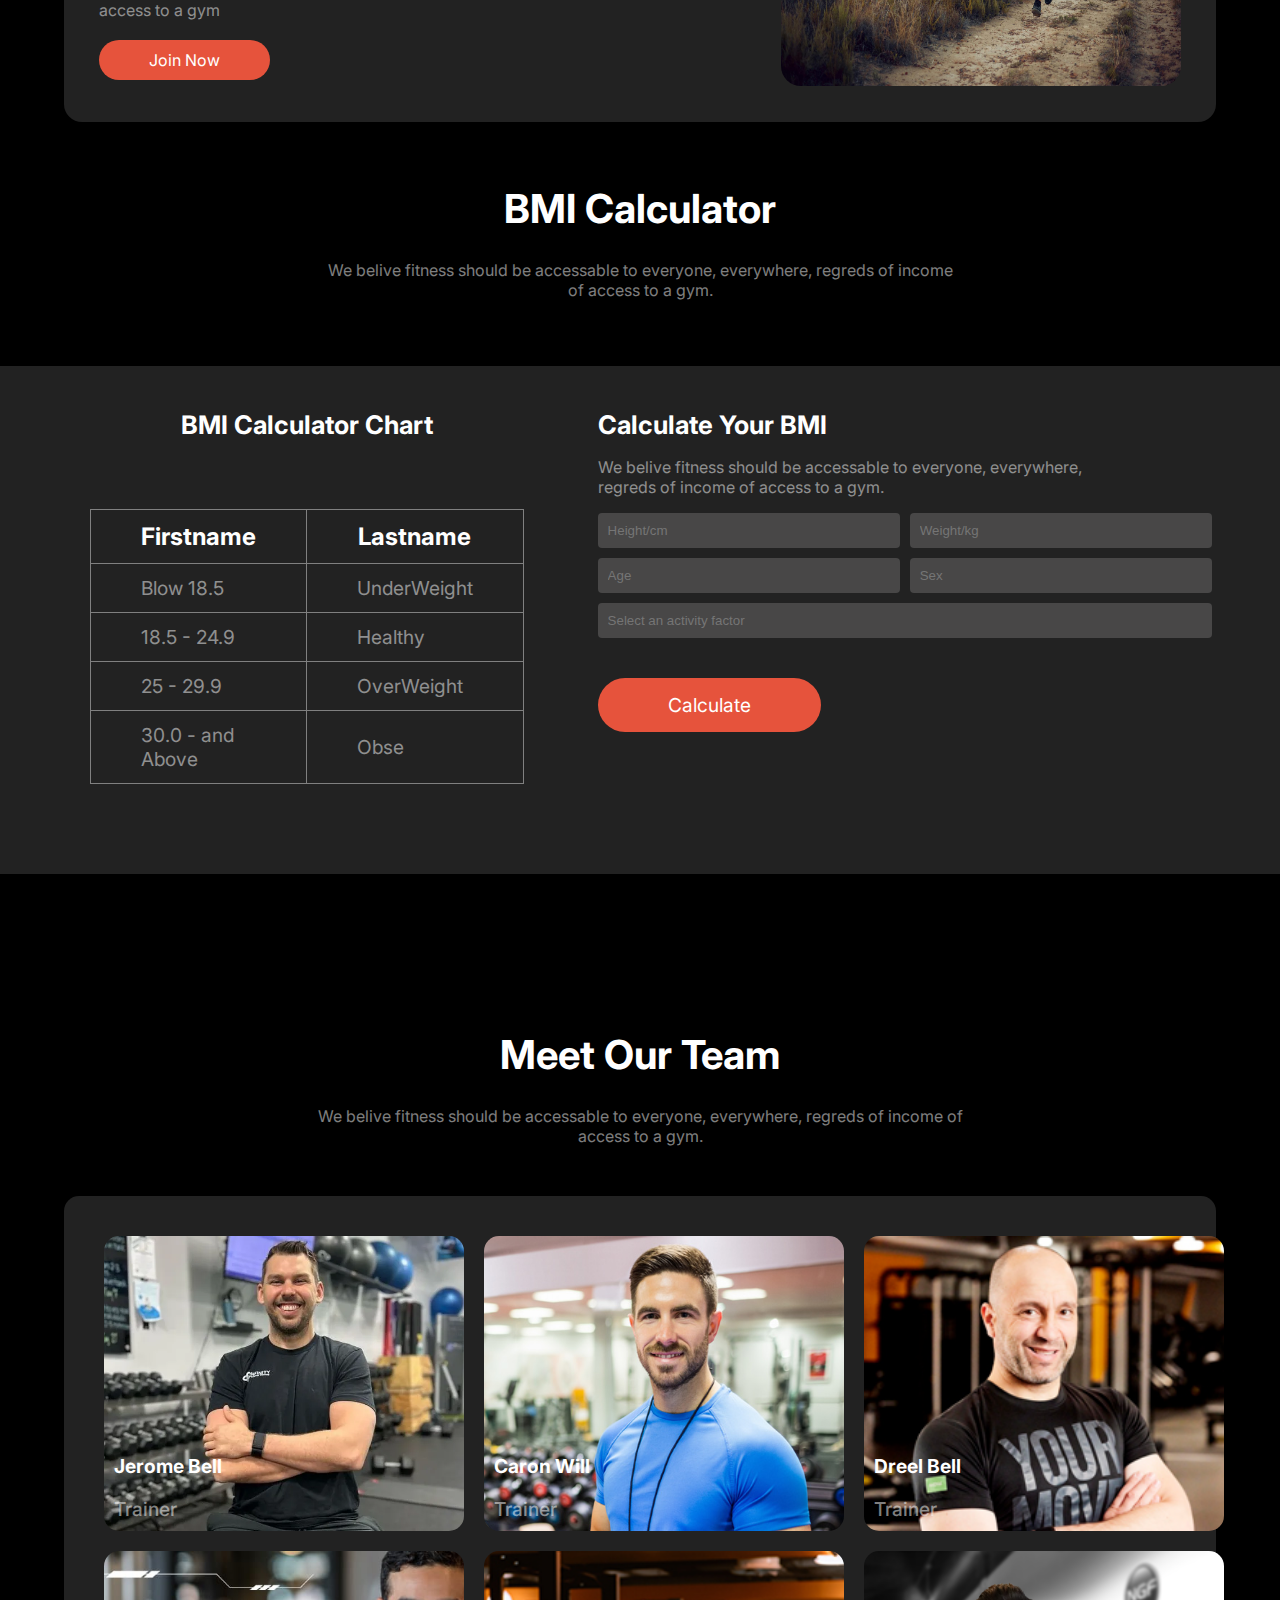
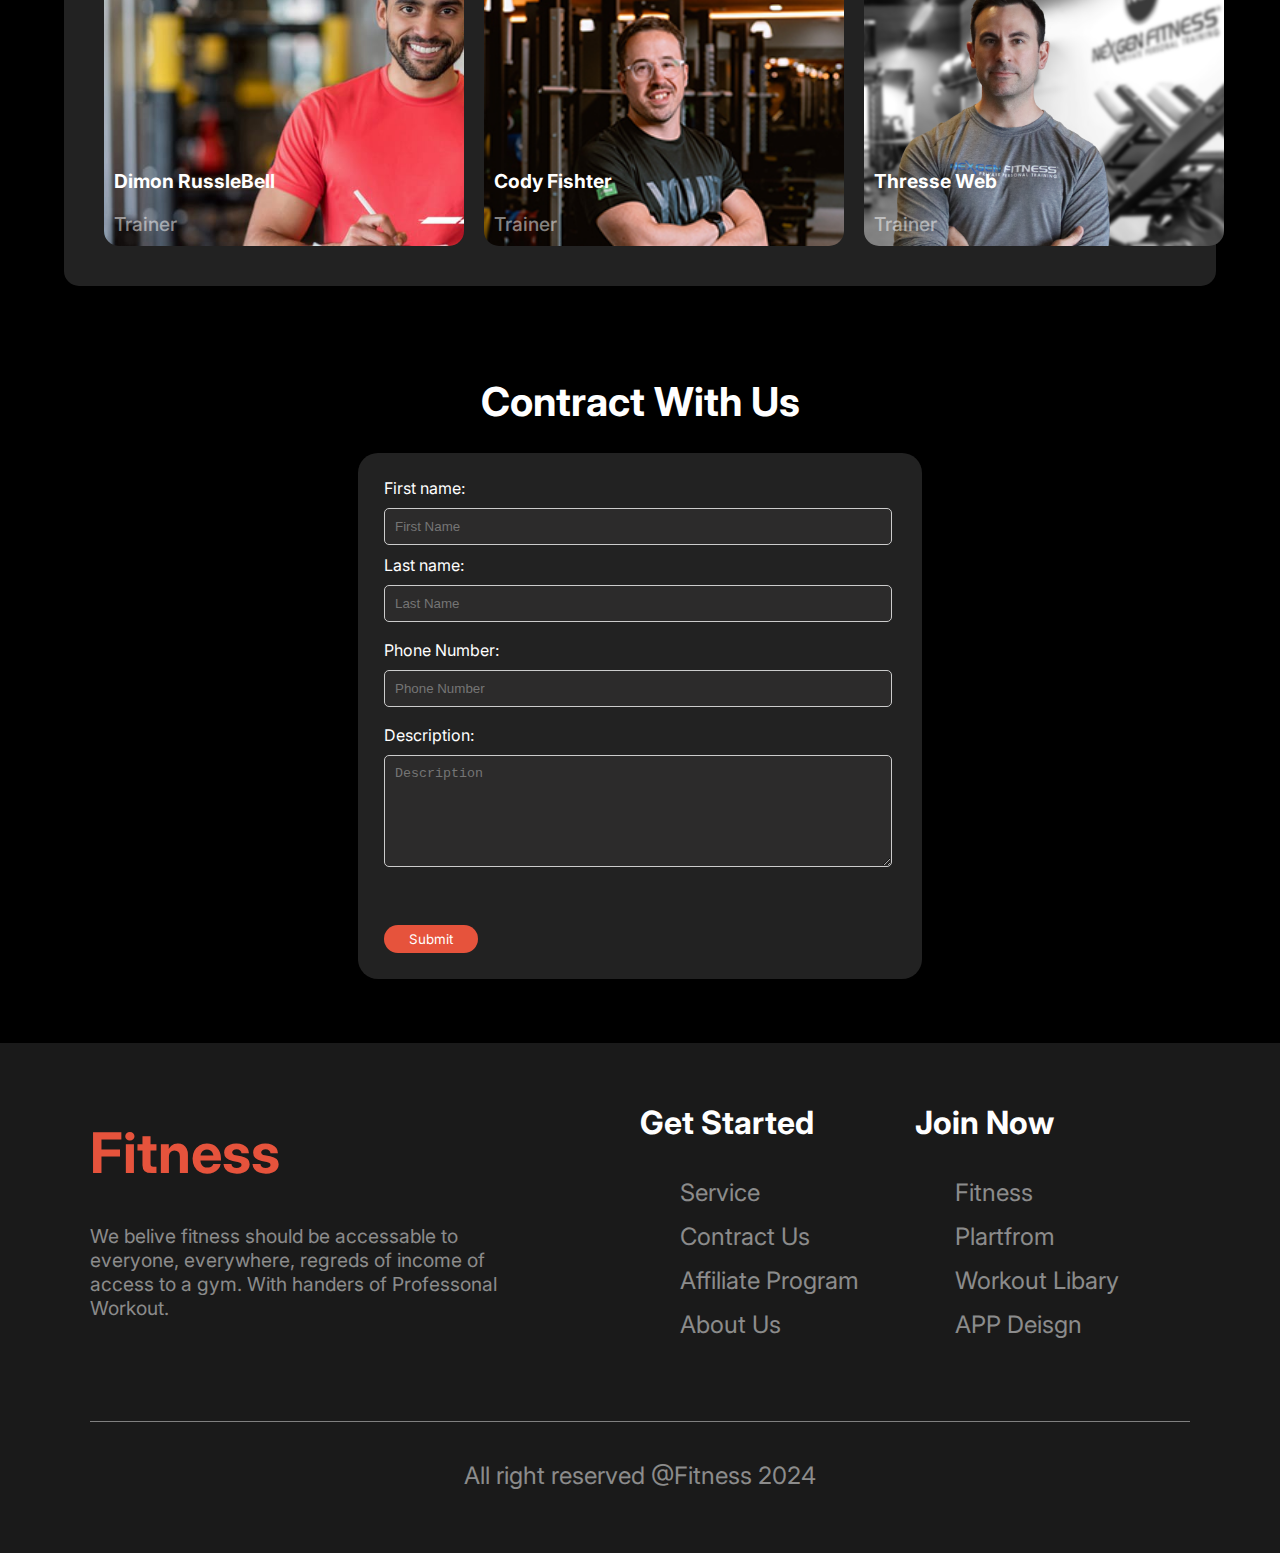
==== commit 4d3310fb: "five" ====
--- a/index.html
+++ b/index.html
@@ -54,34 +54,48 @@
 
 
     <style>
-        
-        .imagesection{
-
-            background-image: url(./images/images2.png);
-            background-repeat: no-repeat;
-            background-size: auto;
-            width: 50%;
-            height: 600px;
-            top: 135px;
-        }
-
+      
+
+ /* section two  */
+
+
+    
+
+.imagesection{
+
+    background: url(./images/images2.png);
+    background-repeat: no-repeat;
+    background-size: auto;
+    width: 50%;
+    height: 600px;
+    top: 135px;
+}
+
+
+    
+    </style>
+
+
+    <style>
         @media (min-width: 0px) and (max-width:  576px){
 
     
-   
-            .imagesection{
-        
-                background-image: url(./images/images2.png);
-                background-repeat: no-repeat;
-                background-size: auto;
-                width: 100%;
-                height: 600px;
-                top: 135px;
-            }
-        
-           
-        }
-    
+    .imagesection{
+
+        background-image: url(./images/images2.png);
+        background-repeat: no-repeat;
+        background-size: auto;
+        width: auto;
+        
+        
+    }
+
+
+}
+
+
+
+
     </style>
 
 
@@ -193,8 +207,177 @@
 
 
     <!-- section five -->
-
-    
+<!-- 
+
+    <style>
+        
+
+@media (min-width: 0px) and (max-width:  576px){
+
+
+    .sectionfive{
+
+    
+        
+        margin: 0px;
+
+    }
+
+
+   
+    .sectionfivediv{
+        color: white;
+        text-align: center;
+    }
+    .sectionfivediv h1{
+        color: white;
+        text-align: center;
+        font-size: 2.5rem;
+        font-family: "Inter", sans-serif;
+
+    }
+    .sectionfivediv p{
+        color: white;
+        margin: 0px 25%;
+        color: rgba(255, 255, 255, 0.5);;
+        font-size: 1rem;
+        font-family: "Inter", sans-serif;
+    }
+
+    .sectionfivesecdiv{
+
+        backdrop-filter: blur(20px);
+    
+
+        background: rgb(34, 34, 34);
+        
+        margin: none;
+        margin:  66px 0px;
+        width: 100%;
+        flex-direction: column;
+        padding: 0px;
+        justify-content: space-around;
+        
+        padding: 2% 5% 50px 5%;
+        
+
+
+    }
+
+    .sectionfivechar {
+        margin-left: 2%;
+        margin-right: 5%;
+        margin-bottom: 7%;
+    }
+
+    .sectionfivechar h1{
+        text-align: center;
+        color: white;
+        font-family: "Inter", sans-serif;
+        font-size: 1.6rem;
+        margin-bottom: 16%;
+    }
+
+    .sectionfivecalculaor h1{
+        
+        color: white;
+        font-family: "Inter", sans-serif;
+        font-size: 1.6rem;
+    }
+    .sectionfivecalculaor p{
+        
+        color: rgba(255, 255, 255, 0.5);;
+        font-size: 1rem;
+        font-family: "Inter", sans-serif;
+        width: 80%;
+    }
+
+    .inputclass{
+        background-color:rgba(109, 107, 107, 0.5); 
+        border: none;
+        padding: 10px;
+        
+        border-radius: 4px;
+        flex: 1;
+    }
+
+
+    .input-container {
+        display: flex;
+        flex-direction: column;
+        gap: 10px;
+        width: 80vw;
+
+
+      }
+      
+      .row {
+        display: flex;
+        gap: 10px; 
+
+
+      }
+
+
+      
+
+    .textcolor{
+        color: white;
+        border: 1px solid gray;
+        font-family: "Inter", sans-serif;
+        font-size: 1.5rem;
+
+        
+           
+        
+    }
+
+    td{
+
+        color: rgba(255, 255, 255, 0.5);
+        font-family: "Inter", sans-serif;
+        font-size: 1.2rem;
+
+    }
+
+    table, td, th {
+      border: 1px solid gray;
+      padding: 12px 5vw;
+      
+    }
+    
+    table {
+      width: 100%;
+      border-collapse: collapse;
+    }
+
+
+    .weightbutton{
+        margin-top: 40px;
+        padding: 15px 70px;
+        font-size: 1.2rem;
+        color: white;
+        font-family: "Inter", sans-serif;
+        background-color: rgb(230, 83, 60);
+        border-radius: 40px;
+        border: none;
+
+    }
+      
+
+
+
+    
+}
+
+
+
+
+    </style>
+     -->
+
+
+
 
     <div class="sectionfive">
         <div class="sectionfivediv">
@@ -206,7 +389,7 @@
         <div class="sectionfivesecdiv row">
             <div class="sectionfivechar col-6"> 
                 <h1>BMI Calculator Chart</h1>
-                <div>
+                <div class="tablediv">
                     <table>
                         <tr>
                           <th class="textcolor">Firstname</th>
--- a/css/style.css
+++ b/css/style.css
@@ -1,6 +1,7 @@
 
 .fullbody{
     background-color: black;
+    margin: 0px;
     
     
 }
@@ -65,6 +66,14 @@
 /* nabbar mobile css  */
 
 @media (min-width: 0px) and (max-width:  576px){
+
+    
+.fullbody{
+    background-color: black;
+    margin: 0px;
+    
+    
+}
 
     .navfirstdiv{
         display: flex;
@@ -198,7 +207,7 @@
 
         .imagesection{
 
-            background-image: url(./images/images2.png);
+            background: url(./images/images2.png);
             background-repeat: no-repeat;
             background-size: auto;
             width: 50%;
@@ -349,27 +358,12 @@
        
     }
 
-    .joinbutton{
-        padding: 15px 5vw;
-        border-radius: 50px;
-        background-color: rgb(230, 83, 60);
-        border: none;
-        color: white;
-    }
-    .downloadbutton{
-        padding: 15px 5vw;
-        border-radius: 50px;
-        
-        color: white;
-        border: 1px solid white;
-        margin-left: 20px;
-        
-        
-    }
+    
 
     .buttondiv{
         justify-content: space-between;
         padding-top: 5vh;
+        display: flex;
 
     }
 
@@ -483,9 +477,6 @@
 }
 
 
-
-
-
 /* section three code */
 
 
@@ -923,14 +914,18 @@
 /* mobile device */
 
 
+
+
+
 @media (min-width: 0px) and (max-width:  576px){
-
-
+        
+        
     .sectionfive{
 
     
-        padding: 0px;
-
+        
+        margin: 0px;
+        
     }
 
 
@@ -968,7 +963,7 @@
         padding: 0px;
         justify-content: space-around;
         
-        padding: 2% 5% 50px 5%;
+        
         
 
 
@@ -1071,15 +1066,32 @@
         background-color: rgb(230, 83, 60);
         border-radius: 40px;
         border: none;
+        margin-bottom: 50px;
+        margin-left: 20px;
 
     }
       
 
-
-
-    
-}
-
+    .input-container{
+        padding : 5% 0px;
+    }
+
+    .tablediv{
+        margin: 5%;
+    }
+
+    .sectionfivecalculaor h1, p{
+       
+        margin-left: 10px;
+    }
+
+    .input-container{
+        width: calc(100% -20px);
+    }
+
+
+    
+}
 
 
 
@@ -1502,6 +1514,7 @@
 
 
     footer{
+        margin: 0px;
         background: rgba(255, 255, 255, 0.1);
         
         padding: 3% 7%;
